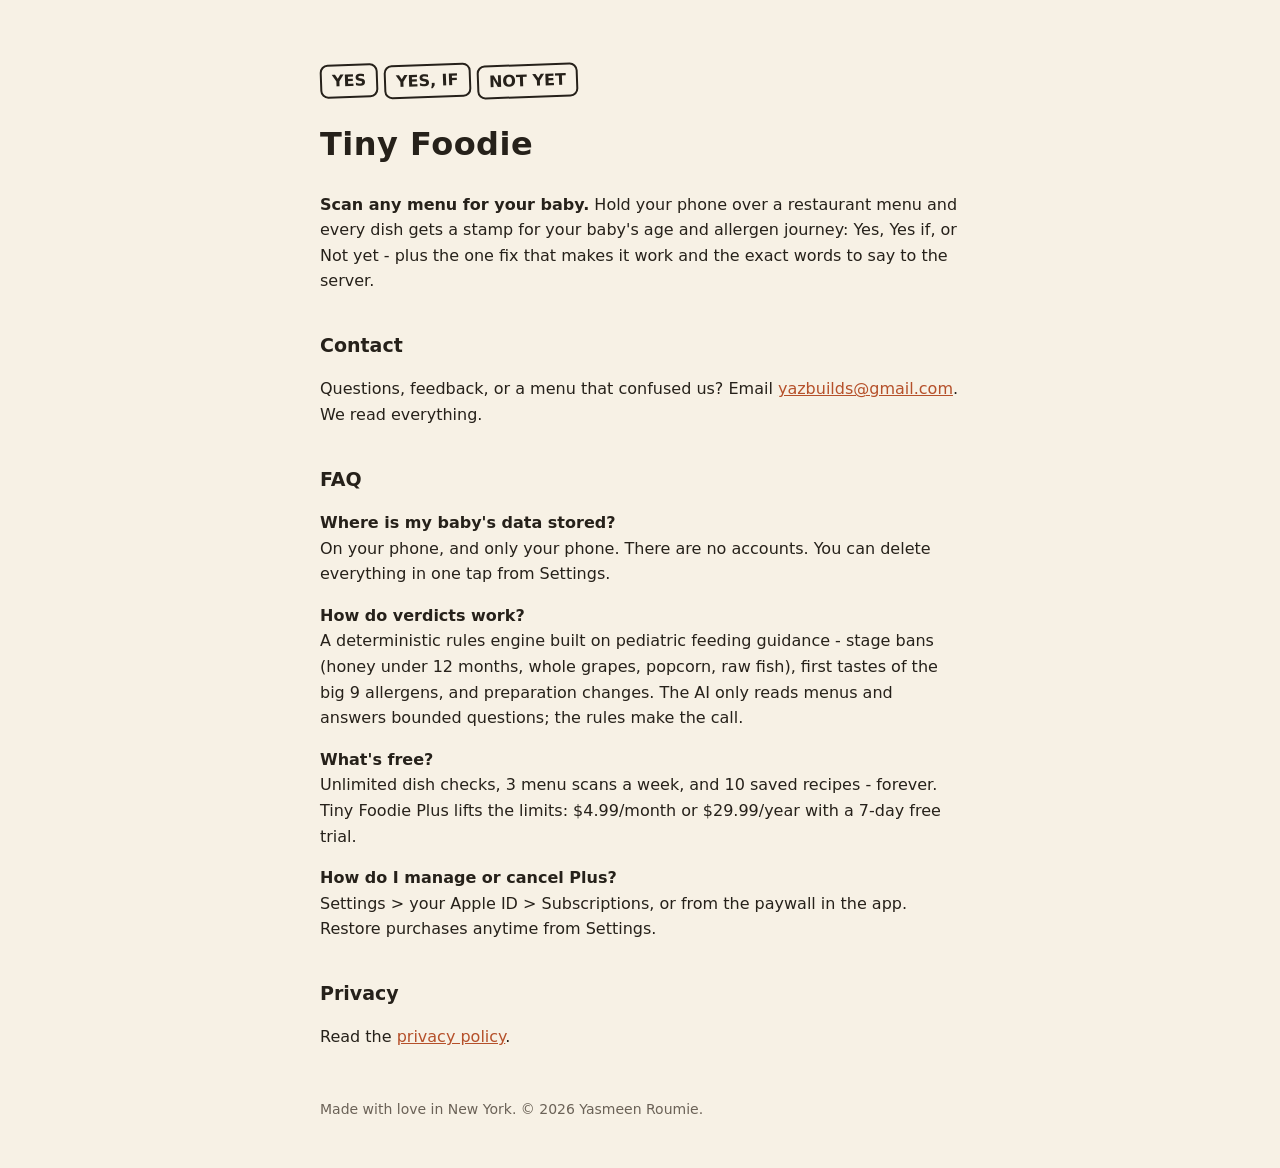
==== tinyfoodie/index.html @ ac91f59c "Add Tiny Foodie support page This HTML file provides information about the Tiny Foodie app, includin" ====
<!DOCTYPE html>
<html lang="en">
<head>
<meta charset="utf-8">
<meta name="viewport" content="width=device-width, initial-scale=1">
<title>Tiny Foodie - Support</title>
<style>
  body{font-family:-apple-system,'SF Pro Rounded',system-ui,sans-serif;background:#f7f1e5;color:#26211a;max-width:640px;margin:0 auto;padding:48px 24px;line-height:1.6}
  h1{font-size:32px;letter-spacing:.5px}
  h2{font-size:19px;margin-top:36px}
  .stamp{display:inline-block;border:2px solid #26211a;border-radius:8px;padding:2px 10px;font-weight:700;transform:rotate(-2deg);margin-right:6px}
  a{color:#b5502a}
  footer{margin-top:48px;font-size:14px;color:#6b6257}
</style>
</head>
<body>
<p><span class="stamp">YES</span><span class="stamp">YES, IF</span><span class="stamp">NOT YET</span></p>
<h1>Tiny Foodie</h1>
<p><strong>Scan any menu for your baby.</strong> Hold your phone over a restaurant menu and every dish gets a stamp for your baby's age and allergen journey: Yes, Yes if, or Not yet - plus the one fix that makes it work and the exact words to say to the server.</p>

<h2>Contact</h2>
<p>Questions, feedback, or a menu that confused us? Email <a href="mailto:yazbuilds@gmail.com">yazbuilds@gmail.com</a>. We read everything.</p>

<h2>FAQ</h2>
<p><strong>Where is my baby's data stored?</strong><br>On your phone, and only your phone. There are no accounts. You can delete everything in one tap from Settings.</p>
<p><strong>How do verdicts work?</strong><br>A deterministic rules engine built on pediatric feeding guidance - stage bans (honey under 12 months, whole grapes, popcorn, raw fish), first tastes of the big 9 allergens, and preparation changes. The AI only reads menus and answers bounded questions; the rules make the call.</p>
<p><strong>What's free?</strong><br>Unlimited dish checks, 3 menu scans a week, and 10 saved recipes - forever. Tiny Foodie Plus lifts the limits: $4.99/month or $29.99/year with a 7-day free trial.</p>
<p><strong>How do I manage or cancel Plus?</strong><br>Settings &gt; your Apple ID &gt; Subscriptions, or from the paywall in the app. Restore purchases anytime from Settings.</p>

<h2>Privacy</h2>
<p>Read the <a href="/tinyfoodie/privacy.html">privacy policy</a>.</p>

<footer>Made with love in New York. &copy; 2026 Yasmeen Roumie.</footer>
</body>
</html>
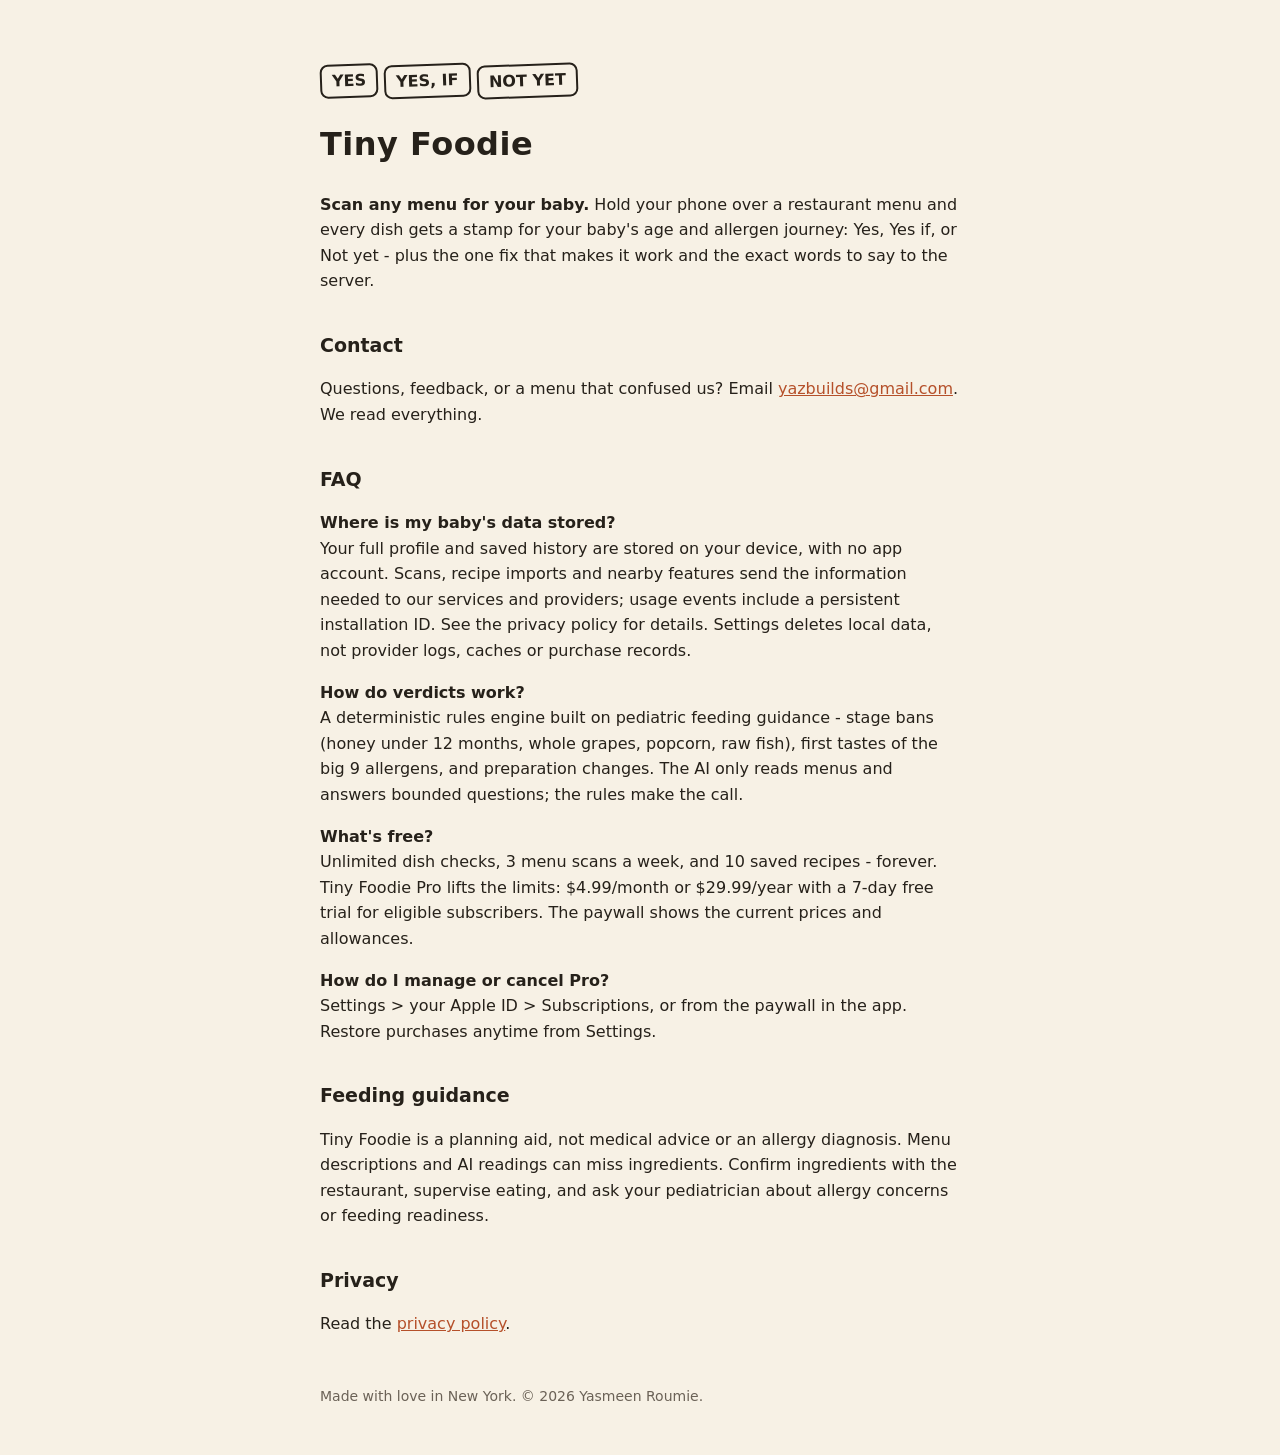
==== commit 2489243b: "Use Pro wording and correct support privacy and deletion answers Remove the blanket local-only claim" ====
--- a/tinyfoodie/index.html
+++ b/tinyfoodie/index.html
@@ -22,10 +22,13 @@
 <p>Questions, feedback, or a menu that confused us? Email <a href="mailto:yazbuilds@gmail.com">yazbuilds@gmail.com</a>. We read everything.</p>
 
 <h2>FAQ</h2>
-<p><strong>Where is my baby's data stored?</strong><br>On your phone, and only your phone. There are no accounts. You can delete everything in one tap from Settings.</p>
+<p><strong>Where is my baby's data stored?</strong><br>Your full profile and saved history are stored on your device, with no app account. Scans, recipe imports and nearby features send the information needed to our services and providers; usage events include a persistent installation ID. See the privacy policy for details. Settings deletes local data, not provider logs, caches or purchase records.</p>
 <p><strong>How do verdicts work?</strong><br>A deterministic rules engine built on pediatric feeding guidance - stage bans (honey under 12 months, whole grapes, popcorn, raw fish), first tastes of the big 9 allergens, and preparation changes. The AI only reads menus and answers bounded questions; the rules make the call.</p>
-<p><strong>What's free?</strong><br>Unlimited dish checks, 3 menu scans a week, and 10 saved recipes - forever. Tiny Foodie Plus lifts the limits: $4.99/month or $29.99/year with a 7-day free trial.</p>
-<p><strong>How do I manage or cancel Plus?</strong><br>Settings &gt; your Apple ID &gt; Subscriptions, or from the paywall in the app. Restore purchases anytime from Settings.</p>
+<p><strong>What's free?</strong><br>Unlimited dish checks, 3 menu scans a week, and 10 saved recipes - forever. Tiny Foodie Pro lifts the limits: $4.99/month or $29.99/year with a 7-day free trial for eligible subscribers. The paywall shows the current prices and allowances.</p>
+<p><strong>How do I manage or cancel Pro?</strong><br>Settings &gt; your Apple ID &gt; Subscriptions, or from the paywall in the app. Restore purchases anytime from Settings.</p>
+
+<h2>Feeding guidance</h2>
+<p>Tiny Foodie is a planning aid, not medical advice or an allergy diagnosis. Menu descriptions and AI readings can miss ingredients. Confirm ingredients with the restaurant, supervise eating, and ask your pediatrician about allergy concerns or feeding readiness.</p>
 
 <h2>Privacy</h2>
 <p>Read the <a href="/tinyfoodie/privacy.html">privacy policy</a>.</p>
